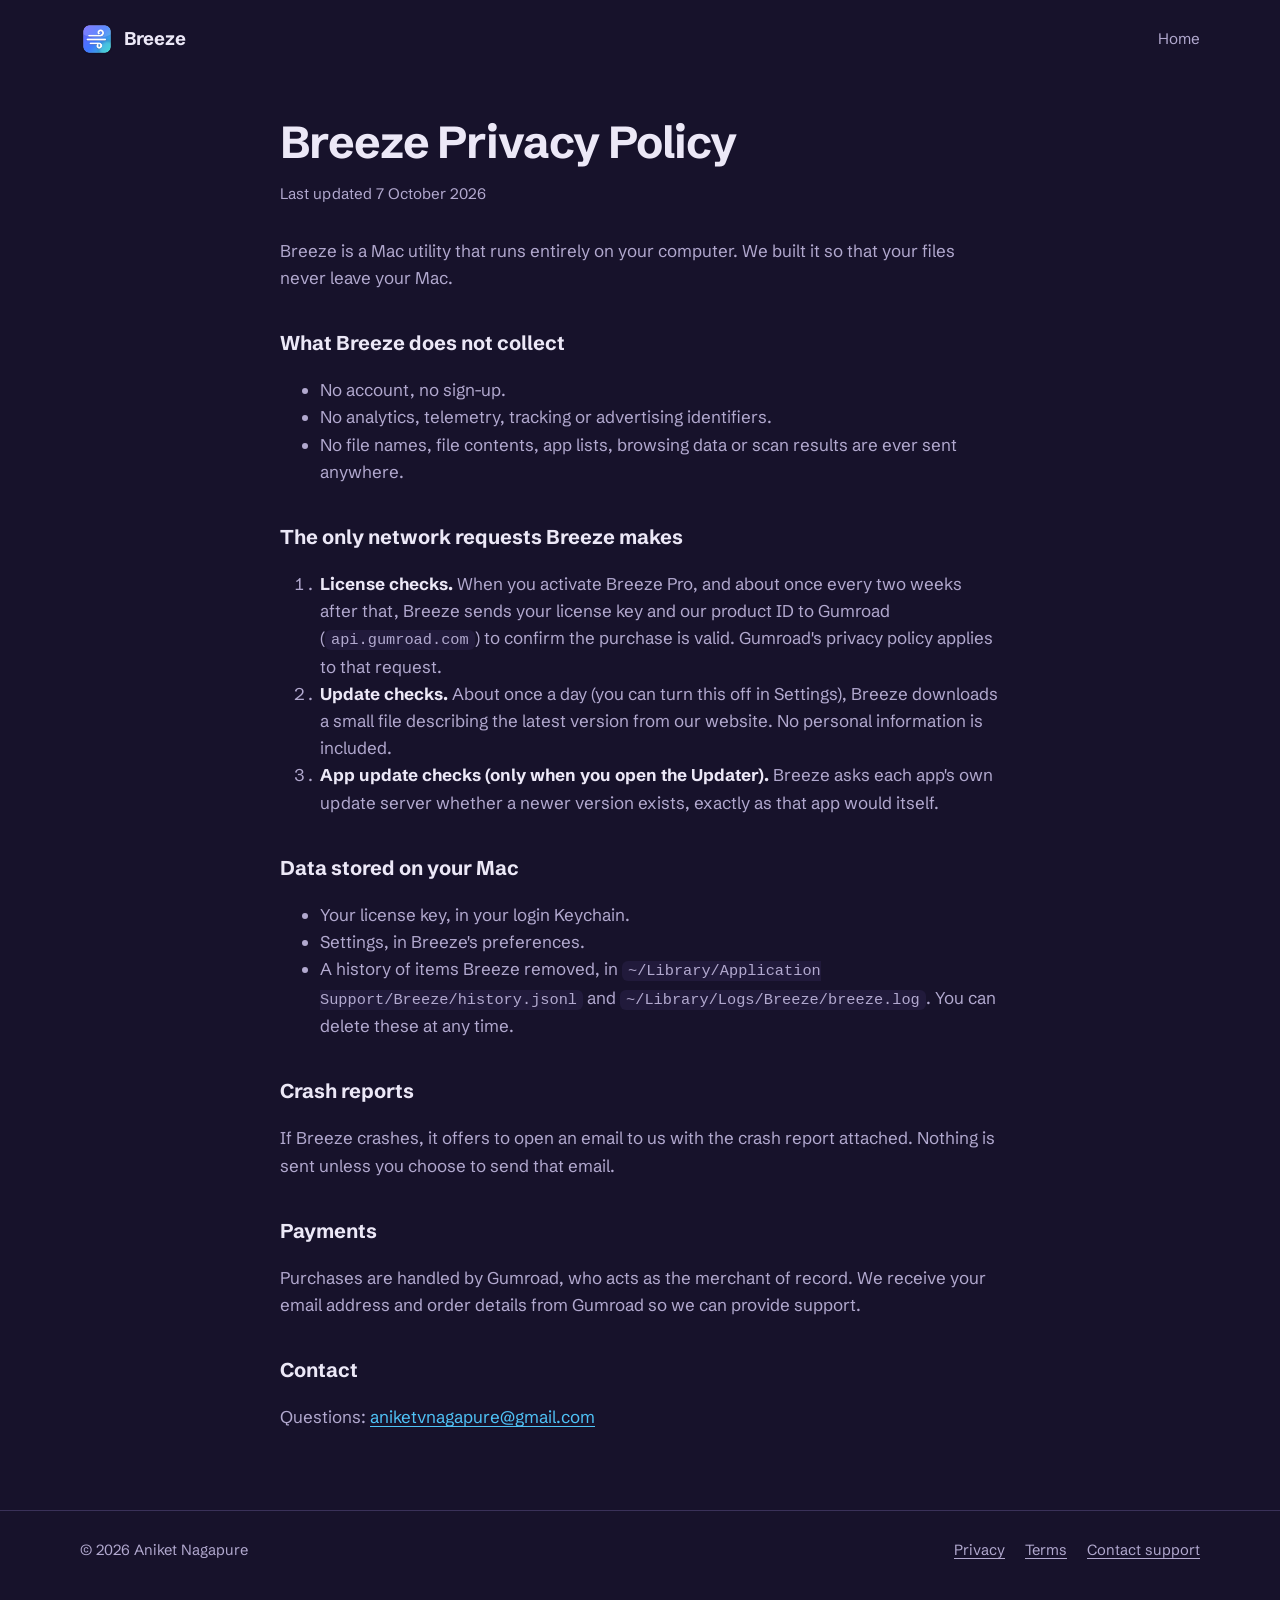
==== breeze/privacy.html @ c45bcd5b "Add Breeze website, privacy policy, terms and update feed" ====
<!doctype html>
<html lang="en">
<head>
  <meta charset="utf-8">
  <meta name="viewport" content="width=device-width, initial-scale=1">
  <title>Breeze Privacy Policy</title>
  <link rel="icon" href="img/favicon.png">
  <link rel="preconnect" href="https://fonts.googleapis.com">
  <link rel="preconnect" href="https://fonts.gstatic.com" crossorigin>
  <link href="https://fonts.googleapis.com/css2?family=Schibsted+Grotesk:wght@400;500;700;800&display=swap" rel="stylesheet">
  <link rel="stylesheet" href="site.css">
</head>
<body>
  <header class="wrap top">
    <a class="brand" href="./"><img src="img/icon.png" alt="" width="34" height="34">Breeze</a>
    <nav aria-label="Main"><a href="./">Home</a></nav>
  </header>
  <main class="wrap doc">
    <h1>Breeze Privacy Policy</h1>
    <p class="updated">Last updated 7 October 2026</p>
<p>Breeze is a Mac utility that runs entirely on your computer. We built it so that your files never leave your Mac.</p>
<h2>What Breeze does not collect</h2>
<ul>
<li>No account, no sign-up.</li>
<li>No analytics, telemetry, tracking or advertising identifiers.</li>
<li>No file names, file contents, app lists, browsing data or scan results are ever sent anywhere.</li>
</ul>
<h2>The only network requests Breeze makes</h2>
<ol>
<li><strong>License checks.</strong> When you activate Breeze Pro, and about once every two weeks after that, Breeze sends your license key and our product ID to Gumroad (<code>api.gumroad.com</code>) to confirm the purchase is valid. Gumroad's privacy policy applies to that request.</li>
<li><strong>Update checks.</strong> About once a day (you can turn this off in Settings), Breeze downloads a small file describing the latest version from our website. No personal information is included.</li>
<li><strong>App update checks (only when you open the Updater).</strong> Breeze asks each app's own update server whether a newer version exists, exactly as that app would itself.</li>
</ol>
<h2>Data stored on your Mac</h2>
<ul>
<li>Your license key, in your login Keychain.</li>
<li>Settings, in Breeze's preferences.</li>
<li>A history of items Breeze removed, in <code>~/Library/Application Support/Breeze/history.jsonl</code> and <code>~/Library/Logs/Breeze/breeze.log</code>. You can delete these at any time.</li>
</ul>
<h2>Crash reports</h2>
<p>If Breeze crashes, it offers to open an email to us with the crash report attached. Nothing is sent unless you choose to send that email.</p>
<h2>Payments</h2>
<p>Purchases are handled by Gumroad, who acts as the merchant of record. We receive your email address and order details from Gumroad so we can provide support.</p>
<h2>Contact</h2>
<p>Questions: <a href="mailto:aniketvnagapure@gmail.com">aniketvnagapure@gmail.com</a></p>
  </main>
  <footer class="site">
    <div class="wrap">
      <span>© 2026 Aniket Nagapure</span>
      <nav aria-label="Legal"><a href="privacy.html">Privacy</a><a href="terms.html">Terms</a><a href="mailto:aniketvnagapure@gmail.com?subject=Breeze">Contact support</a></nav>
    </div>
  </footer>
</body>
</html>
---- breeze/site.css ----
:root {
  --night: #17122b;
  --night-2: #211a3b;
  --line: #3a3159;
  --mist: #ece8f7;
  --dim: #b2a9cf;
  --mint: #2ee6a8;
  --sky: #4fc3f7;
  --orchid: #c86bfa;
  --rose: #ff5e9a;
  --radius-lg: 22px;
  --radius-sm: 10px;
}
* { box-sizing: border-box; }
html { -webkit-text-size-adjust: 100%; }
body {
  margin: 0;
  background: var(--night);
  color: var(--mist);
  font: 17px/1.6 "Schibsted Grotesk", system-ui, -apple-system, sans-serif;
}
a { color: var(--sky); text-underline-offset: 3px; }
a:focus-visible, button:focus-visible, summary:focus-visible { outline: 3px solid var(--sky); outline-offset: 3px; border-radius: 6px; }
.wrap { width: min(1120px, calc(100% - 32px)); margin: 0 auto; }
.top { display: flex; align-items: center; justify-content: space-between; padding: 22px 0; }
.brand { display: flex; align-items: center; gap: 10px; color: var(--mist); text-decoration: none; font-weight: 700; font-size: 1.15rem; }
.brand img { width: 34px; height: 34px; }
.top nav { display: flex; gap: 22px; font-size: .95rem; }
.top nav a { color: var(--dim); text-decoration: none; }
.top nav a:hover { color: var(--mist); }

/* Legal pages */
.doc { max-width: 720px; margin: 40px auto 80px; }
.doc h1 { font-size: clamp(2rem, 5vw, 2.8rem); line-height: 1.1; letter-spacing: -.02em; margin: 0 0 6px; }
.doc h2 { font-size: 1.25rem; margin: 36px 0 8px; }
.doc p, .doc li { color: var(--dim); }
.doc strong { color: var(--mist); }
.doc .updated { color: var(--dim); font-size: .95rem; margin-bottom: 30px; }
.doc code { background: var(--night-2); padding: 1px 6px; border-radius: 6px; font-size: .9em; }

footer.site { border-top: 1px solid var(--line); padding: 28px 0 48px; color: var(--dim); font-size: .92rem; }
footer.site .wrap { display: flex; flex-wrap: wrap; gap: 14px 26px; justify-content: space-between; }
footer.site nav { display: flex; flex-wrap: wrap; gap: 20px; }
footer.site a { color: var(--dim); }
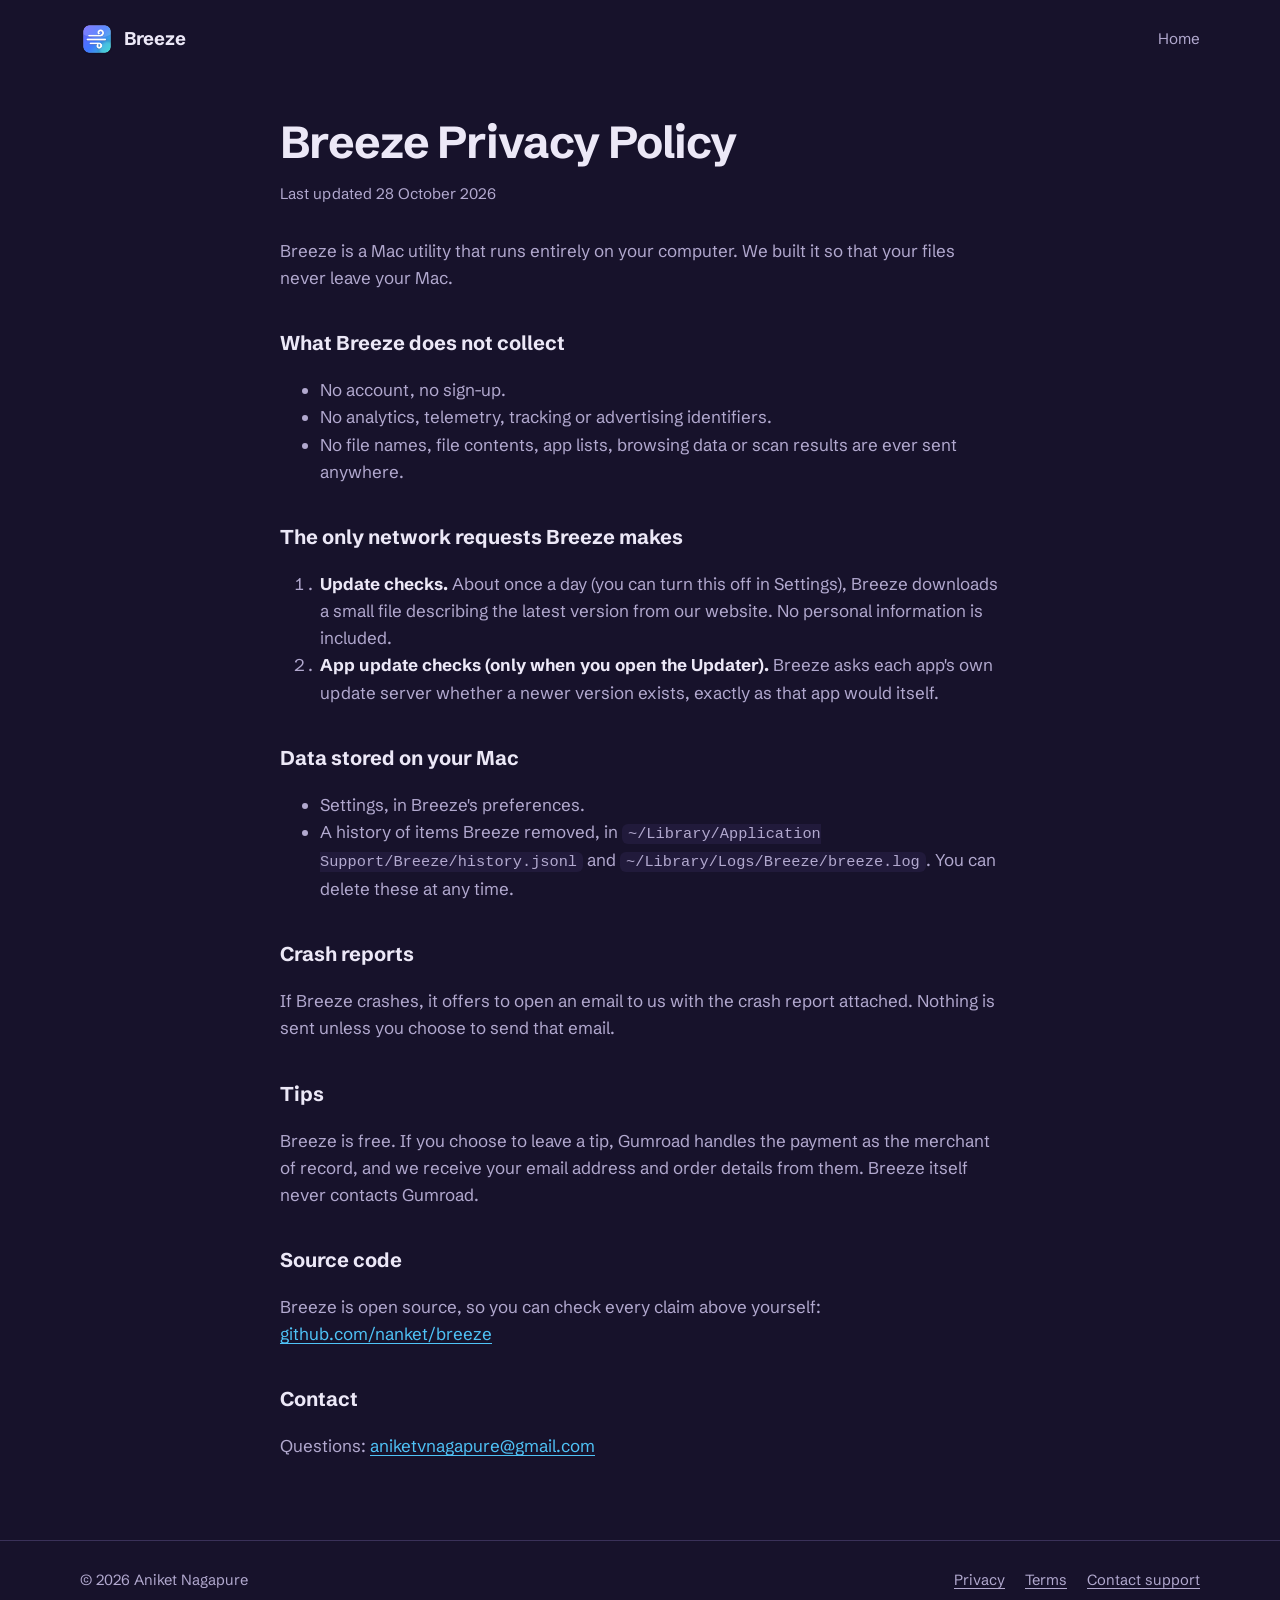
==== commit 18b546b0: "Breeze 1.4: free and open source Drop the ₹499 Pro plan and the 1 GB cleaning limit, link the source" ====
--- a/breeze/privacy.html
+++ b/breeze/privacy.html
@@ -17,7 +17,7 @@
   </header>
   <main class="wrap doc">
     <h1>Breeze Privacy Policy</h1>
-    <p class="updated">Last updated 7 October 2026</p>
+    <p class="updated">Last updated 28 October 2026</p>
 <p>Breeze is a Mac utility that runs entirely on your computer. We built it so that your files never leave your Mac.</p>
 <h2>What Breeze does not collect</h2>
 <ul>
@@ -27,20 +27,20 @@
 </ul>
 <h2>The only network requests Breeze makes</h2>
 <ol>
-<li><strong>License checks.</strong> When you activate Breeze Pro, and about once every two weeks after that, Breeze sends your license key and our product ID to Gumroad (<code>api.gumroad.com</code>) to confirm the purchase is valid. Gumroad's privacy policy applies to that request.</li>
 <li><strong>Update checks.</strong> About once a day (you can turn this off in Settings), Breeze downloads a small file describing the latest version from our website. No personal information is included.</li>
 <li><strong>App update checks (only when you open the Updater).</strong> Breeze asks each app's own update server whether a newer version exists, exactly as that app would itself.</li>
 </ol>
 <h2>Data stored on your Mac</h2>
 <ul>
-<li>Your license key, in your login Keychain.</li>
 <li>Settings, in Breeze's preferences.</li>
 <li>A history of items Breeze removed, in <code>~/Library/Application Support/Breeze/history.jsonl</code> and <code>~/Library/Logs/Breeze/breeze.log</code>. You can delete these at any time.</li>
 </ul>
 <h2>Crash reports</h2>
 <p>If Breeze crashes, it offers to open an email to us with the crash report attached. Nothing is sent unless you choose to send that email.</p>
-<h2>Payments</h2>
-<p>Purchases are handled by Gumroad, who acts as the merchant of record. We receive your email address and order details from Gumroad so we can provide support.</p>
+<h2>Tips</h2>
+<p>Breeze is free. If you choose to leave a tip, Gumroad handles the payment as the merchant of record, and we receive your email address and order details from them. Breeze itself never contacts Gumroad.</p>
+<h2>Source code</h2>
+<p>Breeze is open source, so you can check every claim above yourself: <a href="https://github.com/nanket/breeze">github.com/nanket/breeze</a></p>
 <h2>Contact</h2>
 <p>Questions: <a href="mailto:aniketvnagapure@gmail.com">aniketvnagapure@gmail.com</a></p>
   </main>
